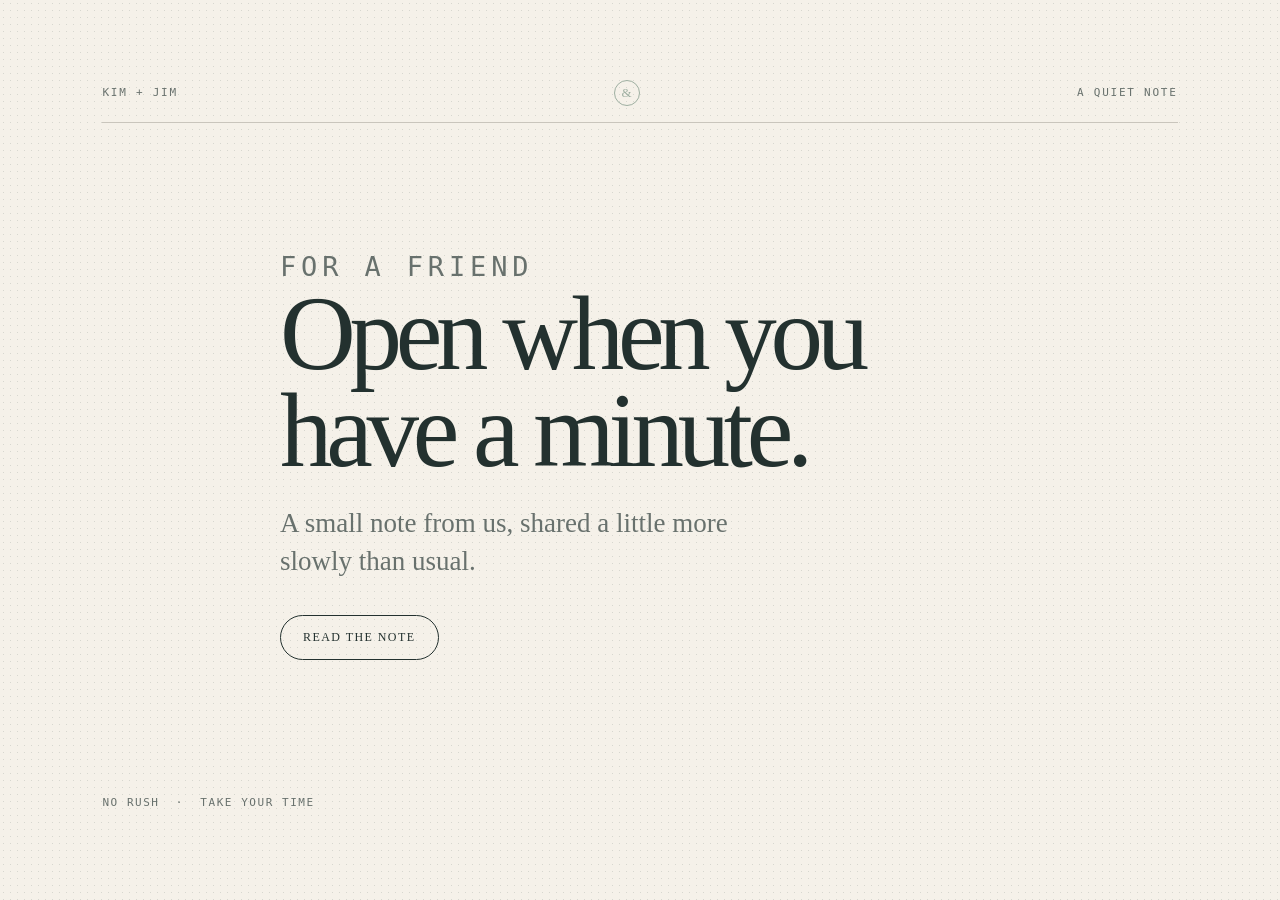
==== docs/friends/index.html @ 3ee82111 "Add discreet friends reveal" ====
<!doctype html>
<html lang="en"><head><meta charset="utf-8"><meta name="viewport" content="width=device-width,initial-scale=1,viewport-fit=cover"><meta name="theme-color" content="#f5f1e9"><meta name="description" content="A quiet note from Kim & Jim."><meta property="og:title" content="A quiet note from Kim & Jim"><meta property="og:description" content="Open when you have a minute."><title>A quiet note from Kim & Jim</title>
<style>
:root{--bg:#f5f1e9;--ink:#23312f;--muted:#68716d;--line:#c9c5bc;--sage:#9eafa1;--warm:#c89d78}*{box-sizing:border-box}html,body{margin:0;min-height:100%;background:var(--bg)}body{font-family:Georgia,'Times New Roman',serif;color:var(--ink)}button{font:inherit;cursor:pointer}.quiet{min-height:100svh;overflow:hidden;background:var(--bg);position:relative}.grain{position:absolute;inset:0;opacity:.25;pointer-events:none;background-image:radial-gradient(#7d887f 0.45px,transparent .45px);background-size:7px 7px}.page{min-height:100svh;padding:clamp(30px,7vw,80px) clamp(24px,8vw,120px);display:flex;flex-direction:column;justify-content:space-between;position:relative}.masthead{display:flex;justify-content:space-between;align-items:center;border-bottom:1px solid var(--line);padding-bottom:16px;font:11px/1.3 ui-monospace,monospace;letter-spacing:.16em;color:var(--muted)}.mark{width:26px;height:26px;border:1px solid var(--sage);border-radius:50%;display:grid;place-items:center;color:var(--sage);font:13px Georgia}.intro{max-width:720px;margin:auto;padding:50px 0}.kicker{font:11px ui-monospace,monospace;letter-spacing:.18em;color:var(--warm);text-transform:uppercase;margin:0 0 22px}.intro h1{font-size:clamp(46px,9vw,105px);line-height:.92;letter-spacing:-.06em;font-weight:400;margin:0 0 26px;max-width:750px}.intro p{font-size:clamp(18px,2.6vw,27px);line-height:1.4;color:var(--muted);max-width:490px;margin:0}.quiet-button{margin-top:34px;border:1px solid var(--ink);background:transparent;color:var(--ink);border-radius:999px;padding:14px 22px;font-size:12px;letter-spacing:.12em;text-transform:uppercase;transition:.2s}.quiet-button:hover{background:var(--ink);color:var(--bg)}.bottom{font:11px ui-monospace,monospace;letter-spacing:.14em;color:var(--muted)}.story{opacity:0;transition:opacity 1.3s ease;display:flex;flex-direction:column;align-items:center;justify-content:center;text-align:center;min-height:100svh;padding:34px}.story.on{opacity:1}.chapter{font:11px ui-monospace,monospace;letter-spacing:.18em;color:var(--warm);text-transform:uppercase;margin:0 0 26px}.story h2{font-size:clamp(40px,8vw,96px);line-height:.98;letter-spacing:-.06em;font-weight:400;max-width:860px;margin:0}.story p{color:var(--muted);font-size:clamp(17px,2.5vw,24px);margin:26px auto 0;max-width:500px;line-height:1.45}.story .date{color:var(--ink);font-size:clamp(24px,4vw,42px);letter-spacing:.02em}.final{background:#e8eee8}.final h2{color:#273a33}.final .signature{font-size:18px;color:var(--ink);margin-top:38px}.progress{position:absolute;bottom:26px;left:50%;transform:translateX(-50%);display:flex;gap:6px}.dot{width:5px;height:5px;border-radius:50%;background:var(--line);transition:.4s}.dot.active{background:var(--sage);transform:scale(1.35)}.skip{position:absolute;right:clamp(24px,8vw,120px);bottom:24px;border:0;background:none;color:var(--muted);font:10px ui-monospace,monospace;letter-spacing:.12em;text-transform:uppercase}@media(max-width:520px){.masthead{font-size:9px}.intro{padding:30px 0}.intro h1{font-size:52px}.intro p{font-size:19px}.story h2{font-size:48px}.story p{font-size:18px}.skip{display:none}}
</style></head><body><main class="quiet" id="app"><div class="grain"></div></main>
<script>
const app=document.getElementById('app');let started=false,timer=0,step=0;const slides=[['A note, just for you','We wanted to tell you ourselves.'],['A little more life','Things are about to look a little different around here.'],['One more at the table','There will soon be a new place to set.'],['A new chapter','We are making room for someone very small.'],['The timing','We are expecting our little one in','February 2027'],['The news','Kim & Jim are having a baby boy.','We cannot wait to meet him.']];
function welcome(){app.innerHTML='<div class="grain"></div><section class="page"><header class="masthead"><span>KIM + JIM</span><span class="mark">&amp;</span><span> A QUIET NOTE</span></header><div class="intro"><p class="kicker">For a friend</p><h1>Open when you have a minute.</h1><p>A small note from us, shared a little more slowly than usual.</p><button class="quiet-button" id="open">Read the note</button></div><p class="bottom">NO RUSH &nbsp;·&nbsp; TAKE YOUR TIME</p></section>';document.getElementById('open').onclick=()=>{started=true;step=0;show()}}
function show(){let s=slides[step];app.innerHTML='<div class="grain"></div><section class="story '+(step===slides.length-1?'final':'')+' on"><p class="chapter">'+String(step+1).padStart(2,'0')+' / 06</p><h2>'+s[0]+'</h2><p>'+s[1]+'</p>'+(s[2]?'<p class="date">'+s[2]+'</p>':'')+(step===slides.length-1?'<p class="signature">With love,<br>Kim &amp; Jim</p>':'')+'</section><div class="progress">'+slides.map((_,i)=>'<i class="dot '+(i<=step?'active':'')+'"></i>').join('')+'</div>'+(step<slides.length-1?'<button class="skip" id="next">Continue</button>':'<button class="skip" id="again">Read again</button>');if(step<slides.length-1){document.getElementById('next').onclick=()=>{clearTimeout(timer);step++;show()};timer=setTimeout(()=>{step++;show()},step===0?4200:3600)}else document.getElementById('again').onclick=welcome}
welcome();
</script></body></html>
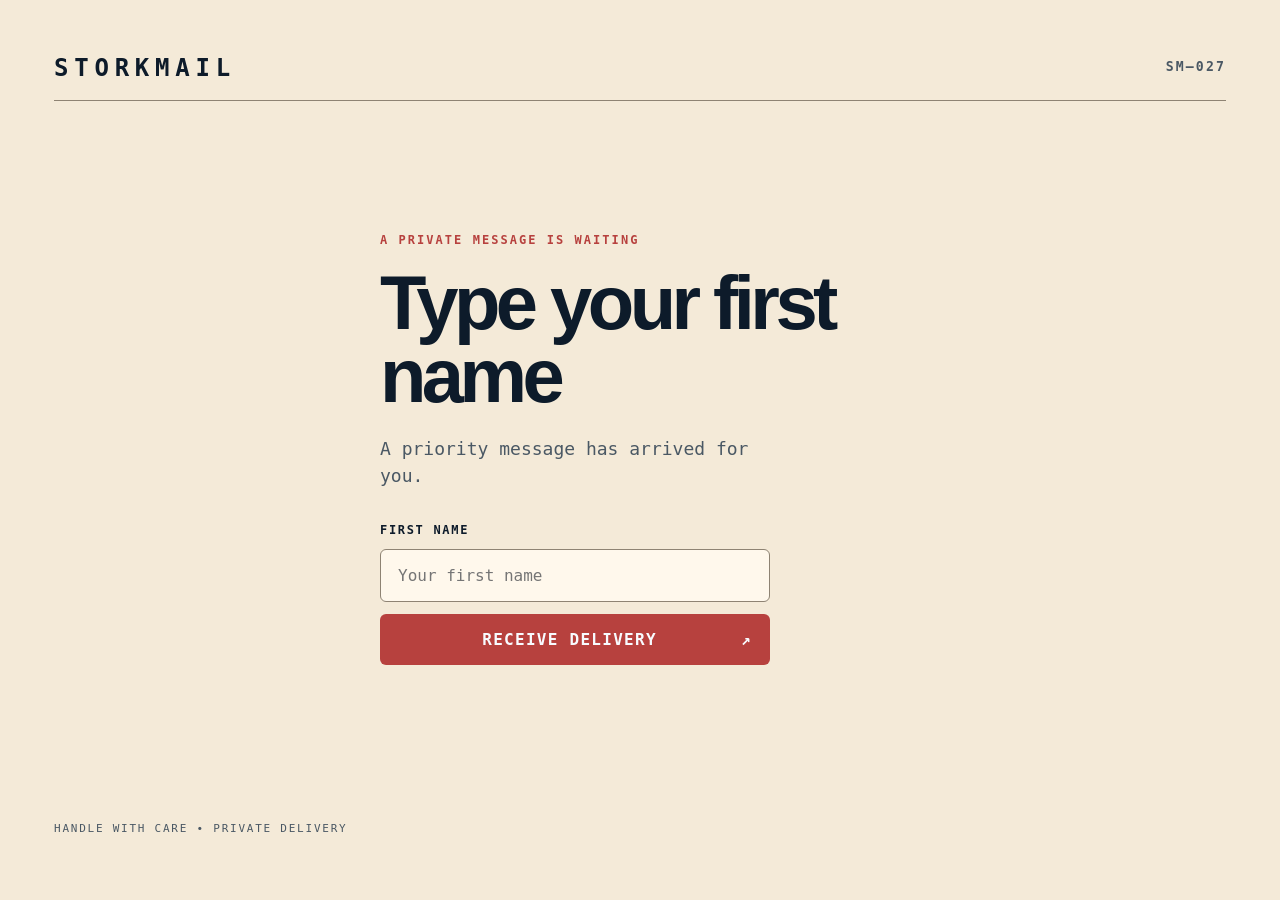
==== commit 4188267b: "Align friends reveal with original StorkMail flow" ====
--- a/docs/friends/index.html
+++ b/docs/friends/index.html
@@ -1,11 +1,15 @@
 <!doctype html>
-<html lang="en"><head><meta charset="utf-8"><meta name="viewport" content="width=device-width,initial-scale=1,viewport-fit=cover"><meta name="theme-color" content="#f5f1e9"><meta name="description" content="A quiet note from Kim & Jim."><meta property="og:title" content="A quiet note from Kim & Jim"><meta property="og:description" content="Open when you have a minute."><title>A quiet note from Kim & Jim</title>
+<html lang="en"><head><meta charset="utf-8"><meta name="viewport" content="width=device-width,initial-scale=1,viewport-fit=cover"><meta name="theme-color" content="#071521"><meta name="description" content="A private priority message."><meta property="og:title" content="StorkMail // Priority message"><meta property="og:description" content="A private priority message."><meta property="og:image" content="../og.png"><title>StorkMail // Priority message</title>
 <style>
-:root{--bg:#f5f1e9;--ink:#23312f;--muted:#68716d;--line:#c9c5bc;--sage:#9eafa1;--warm:#c89d78}*{box-sizing:border-box}html,body{margin:0;min-height:100%;background:var(--bg)}body{font-family:Georgia,'Times New Roman',serif;color:var(--ink)}button{font:inherit;cursor:pointer}.quiet{min-height:100svh;overflow:hidden;background:var(--bg);position:relative}.grain{position:absolute;inset:0;opacity:.25;pointer-events:none;background-image:radial-gradient(#7d887f 0.45px,transparent .45px);background-size:7px 7px}.page{min-height:100svh;padding:clamp(30px,7vw,80px) clamp(24px,8vw,120px);display:flex;flex-direction:column;justify-content:space-between;position:relative}.masthead{display:flex;justify-content:space-between;align-items:center;border-bottom:1px solid var(--line);padding-bottom:16px;font:11px/1.3 ui-monospace,monospace;letter-spacing:.16em;color:var(--muted)}.mark{width:26px;height:26px;border:1px solid var(--sage);border-radius:50%;display:grid;place-items:center;color:var(--sage);font:13px Georgia}.intro{max-width:720px;margin:auto;padding:50px 0}.kicker{font:11px ui-monospace,monospace;letter-spacing:.18em;color:var(--warm);text-transform:uppercase;margin:0 0 22px}.intro h1{font-size:clamp(46px,9vw,105px);line-height:.92;letter-spacing:-.06em;font-weight:400;margin:0 0 26px;max-width:750px}.intro p{font-size:clamp(18px,2.6vw,27px);line-height:1.4;color:var(--muted);max-width:490px;margin:0}.quiet-button{margin-top:34px;border:1px solid var(--ink);background:transparent;color:var(--ink);border-radius:999px;padding:14px 22px;font-size:12px;letter-spacing:.12em;text-transform:uppercase;transition:.2s}.quiet-button:hover{background:var(--ink);color:var(--bg)}.bottom{font:11px ui-monospace,monospace;letter-spacing:.14em;color:var(--muted)}.story{opacity:0;transition:opacity 1.3s ease;display:flex;flex-direction:column;align-items:center;justify-content:center;text-align:center;min-height:100svh;padding:34px}.story.on{opacity:1}.chapter{font:11px ui-monospace,monospace;letter-spacing:.18em;color:var(--warm);text-transform:uppercase;margin:0 0 26px}.story h2{font-size:clamp(40px,8vw,96px);line-height:.98;letter-spacing:-.06em;font-weight:400;max-width:860px;margin:0}.story p{color:var(--muted);font-size:clamp(17px,2.5vw,24px);margin:26px auto 0;max-width:500px;line-height:1.45}.story .date{color:var(--ink);font-size:clamp(24px,4vw,42px);letter-spacing:.02em}.final{background:#e8eee8}.final h2{color:#273a33}.final .signature{font-size:18px;color:var(--ink);margin-top:38px}.progress{position:absolute;bottom:26px;left:50%;transform:translateX(-50%);display:flex;gap:6px}.dot{width:5px;height:5px;border-radius:50%;background:var(--line);transition:.4s}.dot.active{background:var(--sage);transform:scale(1.35)}.skip{position:absolute;right:clamp(24px,8vw,120px);bottom:24px;border:0;background:none;color:var(--muted);font:10px ui-monospace,monospace;letter-spacing:.12em;text-transform:uppercase}@media(max-width:520px){.masthead{font-size:9px}.intro{padding:30px 0}.intro h1{font-size:52px}.intro p{font-size:19px}.story h2{font-size:48px}.story p{font-size:18px}.skip{display:none}}
-</style></head><body><main class="quiet" id="app"><div class="grain"></div></main>
+:root{--paper:#f4ead8;--card:#fff8ec;--ink:#0d1b2a;--muted:#4a5864;--rule:#8e8373;--seal:#b7413e;--decode:#071521;--cyan:#5db6e8;--blue:#0e5e8d;--highlight:#64d3ff;--white:#f8fbff}*{box-sizing:border-box}html,body{margin:0;min-height:100%;background:var(--decode)}body{font-family:ui-monospace,SFMono-Regular,Menlo,monospace;color:var(--ink)}button,input{font:inherit}button{cursor:pointer}.app{min-height:100svh;width:100%;overflow:hidden;touch-action:manipulation;user-select:none}.scene{min-height:100svh;width:100%;padding:clamp(24px,5vw,54px);position:relative;overflow:hidden}.micro{font-size:clamp(10px,1.5vw,14px);letter-spacing:.16em;line-height:1.4}.white{color:var(--white)}.splash{background:var(--paper);display:flex;flex-direction:column;justify-content:space-between}.stamp{font-size:clamp(16px,3vw,24px);letter-spacing:.24em;font-weight:700;border-bottom:1px solid var(--rule);padding-bottom:18px}.stamp span{float:right;color:var(--muted);font-size:.55em;letter-spacing:.16em;padding-top:5px}.center{width:min(100%,520px);margin:auto;padding:54px 0}.eyebrow{color:var(--seal);font-size:12px;letter-spacing:.17em;font-weight:700;margin:0 0 20px}.splash h1{font-family:Arial,sans-serif;font-size:clamp(42px,8vw,76px);line-height:.96;letter-spacing:-.06em;margin:0 0 22px}.copy{color:var(--muted);font-size:clamp(14px,2vw,18px);line-height:1.5;margin:0 0 34px;max-width:410px}form{display:grid;gap:12px;max-width:390px}label{font-size:12px;letter-spacing:.14em;font-weight:700}input{border:1px solid var(--rule);border-radius:6px;background:var(--card);padding:16px 17px;color:var(--ink);outline:0;user-select:text}input:focus{border-color:var(--seal);box-shadow:0 0 0 3px #b7413e22}.primary,.open{border:0;background:var(--seal);color:var(--white);border-radius:6px;font-weight:700;letter-spacing:.08em;padding:16px 18px}.primary span{float:right}.err{color:var(--seal);font-size:12px;margin:2px 0 0}.foot{color:var(--muted);font-size:11px;letter-spacing:.16em}.header{display:flex;justify-content:space-between;align-items:flex-start;gap:20px}.brand{font-size:clamp(22px,4vw,34px);font-weight:700;letter-spacing:.24em}.inbox{background:var(--paper)}.inbox .micro{color:var(--muted);margin-top:8px}.badge{background:var(--seal);color:var(--white);border-radius:6px;padding:14px 16px;font-size:clamp(12px,2vw,17px);font-weight:700;letter-spacing:.1em;white-space:nowrap}.rule{height:1px;background:var(--rule);width:100%}.inbox>.rule{margin:28px 0 22px}.card{background:var(--card);border:1px solid var(--rule);border-radius:10px;padding:clamp(24px,5vw,40px);min-height:min(58svh,360px);display:flex;flex-direction:column}.meta{display:grid;grid-template-columns:64px 1fr;gap:24px;align-items:center;margin-bottom:18px}.meta span{color:var(--muted);font-size:12px;letter-spacing:.13em}.meta strong{font-size:clamp(19px,4vw,30px);letter-spacing:.04em}.card h1{font-family:Arial,sans-serif;font-size:clamp(32px,7vw,66px);letter-spacing:-.05em;line-height:.92;margin:26px 0}.bottom{margin-top:auto;display:flex;align-items:center;justify-content:space-between;gap:18px}.open{padding:17px 20px;white-space:nowrap;font-size:12px}.inbox-foot{position:absolute;bottom:clamp(24px,5vw,54px);left:clamp(24px,5vw,54px)}.decode{background:var(--decode);color:var(--white)}.decode-brand{color:var(--cyan);font-size:clamp(14px,2.5vw,22px);letter-spacing:.15em}.track{height:2px;background:#24485f;margin-top:24px}.fill{height:100%;background:var(--cyan)}.status{color:var(--cyan);text-align:center;font-size:12px;letter-spacing:.16em;margin:22px 0}.clue{opacity:0;text-align:center;margin-top:clamp(55px,10vw,100px);transition:opacity .3s}.clue.show{opacity:1}.clue span,.clue strong{display:block}.clue span{color:var(--cyan);font-size:12px;letter-spacing:.2em}.clue strong{font-family:Arial,sans-serif;font-size:clamp(28px,6vw,54px);margin-top:16px}.payload{opacity:0;display:grid;gap:26px;text-align:center;margin-top:clamp(42px,8vw,78px);transition:opacity .3s}.payload.show{opacity:1}.payload strong{color:var(--cyan);font-size:clamp(25px,5vw,44px);letter-spacing:.16em}.payload span{font-family:Arial,sans-serif;color:var(--white);font-size:clamp(42px,9vw,78px);letter-spacing:.18em}.decode-foot{position:absolute;bottom:clamp(24px,5vw,54px);left:24px;right:24px;color:var(--cyan);text-align:center}.wipe{position:absolute;inset:0 auto 0 0;background:var(--blue);z-index:3}.final{background:var(--blue);color:var(--white);display:flex;flex-direction:column;align-items:center;justify-content:center;text-align:center}.border{position:absolute;inset:0;border:clamp(5px,1vw,10px) solid var(--highlight);animation:pulse 1.4s ease-in-out infinite alternate}.top{position:absolute;top:clamp(28px,6vw,58px)}.finalcopy{text-align:center}.personal{color:var(--highlight);font-size:clamp(11px,1.8vw,15px);letter-spacing:.17em;margin:0 0 22px}.final h1{font-family:Arial,sans-serif;font-size:clamp(52px,12vw,110px);line-height:.88;letter-spacing:-.08em;margin:0}.support{font-size:clamp(14px,2.5vw,24px);letter-spacing:.09em;margin:38px 0 0}.support span{color:var(--highlight);padding:0 8px}.finalfoot{position:absolute;bottom:clamp(42px,8vw,80px);color:var(--highlight)}.hint{position:absolute;bottom:clamp(20px,4vw,34px);opacity:.65;font-size:9px}@keyframes pulse{from{border-width:5px}to{border-width:10px}}@media(max-width:480px){.scene{padding:24px 20px}.center{padding:30px 0}.header{align-items:flex-start;flex-direction:column}.header .badge{align-self:flex-end}.meta{grid-template-columns:48px 1fr;gap:14px}.meta strong{font-size:20px}.card h1{font-size:38px}.bottom{align-items:stretch;flex-direction:column}.open{width:100%}.inbox-foot{left:20px;bottom:24px}.decode .header{flex-direction:row}.clue{margin-top:64px}.payload{margin-top:52px}.support{line-height:1.5;max-width:300px}}
+</style></head><body><main id="app" class="app"></main>
 <script>
-const app=document.getElementById('app');let started=false,timer=0,step=0;const slides=[['A note, just for you','We wanted to tell you ourselves.'],['A little more life','Things are about to look a little different around here.'],['One more at the table','There will soon be a new place to set.'],['A new chapter','We are making room for someone very small.'],['The timing','We are expecting our little one in','February 2027'],['The news','Kim & Jim are having a baby boy.','We cannot wait to meet him.']];
-function welcome(){app.innerHTML='<div class="grain"></div><section class="page"><header class="masthead"><span>KIM + JIM</span><span class="mark">&amp;</span><span> A QUIET NOTE</span></header><div class="intro"><p class="kicker">For a friend</p><h1>Open when you have a minute.</h1><p>A small note from us, shared a little more slowly than usual.</p><button class="quiet-button" id="open">Read the note</button></div><p class="bottom">NO RUSH &nbsp;·&nbsp; TAKE YOUR TIME</p></section>';document.getElementById('open').onclick=()=>{started=true;step=0;show()}}
-function show(){let s=slides[step];app.innerHTML='<div class="grain"></div><section class="story '+(step===slides.length-1?'final':'')+' on"><p class="chapter">'+String(step+1).padStart(2,'0')+' / 06</p><h2>'+s[0]+'</h2><p>'+s[1]+'</p>'+(s[2]?'<p class="date">'+s[2]+'</p>':'')+(step===slides.length-1?'<p class="signature">With love,<br>Kim &amp; Jim</p>':'')+'</section><div class="progress">'+slides.map((_,i)=>'<i class="dot '+(i<=step?'active':'')+'"></i>').join('')+'</div>'+(step<slides.length-1?'<button class="skip" id="next">Continue</button>':'<button class="skip" id="again">Read again</button>');if(step<slides.length-1){document.getElementById('next').onclick=()=>{clearTimeout(timer);step++;show()};timer=setTimeout(()=>{step++;show()},step===0?4200:3600)}else document.getElementById('again').onclick=welcome}
-welcome();
+const root=document.getElementById('app');let name='',scene='splash',start=0,raf=0,hold=0,elapsed=0;
+const clean=v=>v.trim().replace(/\s+/g,' ').slice(0,32);
+function splash(){root.innerHTML=`<section class="scene splash"><div class="stamp">STORKMAIL <span>SM—027</span></div><div class="center"><p class="eyebrow">A PRIVATE MESSAGE IS WAITING</p><h1>Type your first name</h1><p class="copy">A priority message has arrived for you.</p><form><label for="n">FIRST NAME</label><input id="n" autocomplete="given-name" autocapitalize="words" maxlength="32" placeholder="Your first name"><button class="primary">RECEIVE DELIVERY <span>↗</span></button><p class="err"></p></form></div><p class="foot">HANDLE WITH CARE <span>•</span> PRIVATE DELIVERY</p></section>`;root.querySelector('form').onsubmit=e=>{e.preventDefault();let v=clean(root.querySelector('#n').value);if(!v){root.querySelector('.err').textContent='Please enter your first name to receive the delivery.';return}name=v;scene='inbox';inbox()}}
+function inbox(){root.innerHTML=`<section class="scene inbox"><div class="header"><div><div class="brand">STORKMAIL</div><div class="micro">PRIORITY DELIVERY // SM—027</div></div><div class="badge">1 NEW</div></div><div class="rule"></div><article class="card"><div class="meta"><span>TO</span><strong>${name.toUpperCase()}</strong></div><div class="meta"><span>FROM</span><strong>THE STORK</strong></div><div class="rule"></div><h1>YOU HAVE A<br>NEW MESSAGE</h1><div class="bottom"><span class="micro">MESSAGE STATUS // UNOPENED</span><button class="open">OPEN MESSAGE</button></div></article><p class="micro inbox-foot">AIR DELIVERY // HANDLE WITH CARE</p></section>`;root.querySelector('.open').onclick=()=>{scene='decode';start=performance.now();tick()}}
+function tick(){elapsed=performance.now()-start;if(elapsed>=10000&&scene==='decode'){scene='final';final()}if(scene==='decode')drawDecode();if(elapsed<12000)raf=requestAnimationFrame(tick);else{elapsed=12000;scene='final';final()}}
+function drawDecode(){let e=elapsed,code=e<5000?'42':e<5500?'42  ·  4F':'42  ·  4F  ·  59',dec=e<6800?'B   _   _':e<7600?'B   O   _':'B   O   Y';root.innerHTML=`<section class="scene decode"><div class="header"><div class="decode-brand">STORKMAIL // SECURE CHANNEL</div><div class="micro white">LINK VERIFIED</div></div><div class="track"><div class="fill" style="width:${Math.min(100,Math.max(0,(e-1000)/20))}%"></div></div><p class="status">SECURE CHANNEL // ${e<1000?'ESTABLISHING':e<3000?'AUTHENTICATING':e<4500?'VERIFIED':e<6000?'RECEIVING':'DECRYPTING'}</p><div class="clue ${e>=3000?'show':''}"><span>ETA</span><strong>FEBRUARY 2027</strong></div><div class="payload ${e>=4500?'show':''}"><strong>${code}</strong><span>${dec}</span></div><p class="decode-foot micro">42 / 4F / 59 // HEX DELIVERY MANIFEST</p>${e>=8500?`<div class="wipe" style="width:${Math.min(100,(e-8500)/15)}%"></div>`:''}</section>`}
+function final(){root.innerHTML=`<section class="scene final"><div class="border"></div><div class="top micro">STORKMAIL // DELIVERY CONFIRMED</div><div class="finalcopy"><p class="personal">SPECIAL DELIVERY FOR ${name.toUpperCase()}</p><h1>IT’S A BOY</h1><p class="support">BABY HERBERT <span>•</span> ARRIVING FEBRUARY 2027</p></div><p class="finalfoot micro">PRIORITY DELIVERY // KIM + JIM</p><p class="hint micro">PRESS AND HOLD TO REPLAY</p></section>`;let f=root.querySelector('.final');f.onpointerdown=()=>{if(elapsed<12000)return;hold=setTimeout(()=>{scene='inbox';inbox()},2000)};['pointerup','pointercancel','pointerleave'].forEach(x=>f.addEventListener(x,()=>clearTimeout(hold)))}
+splash();
 </script></body></html>
